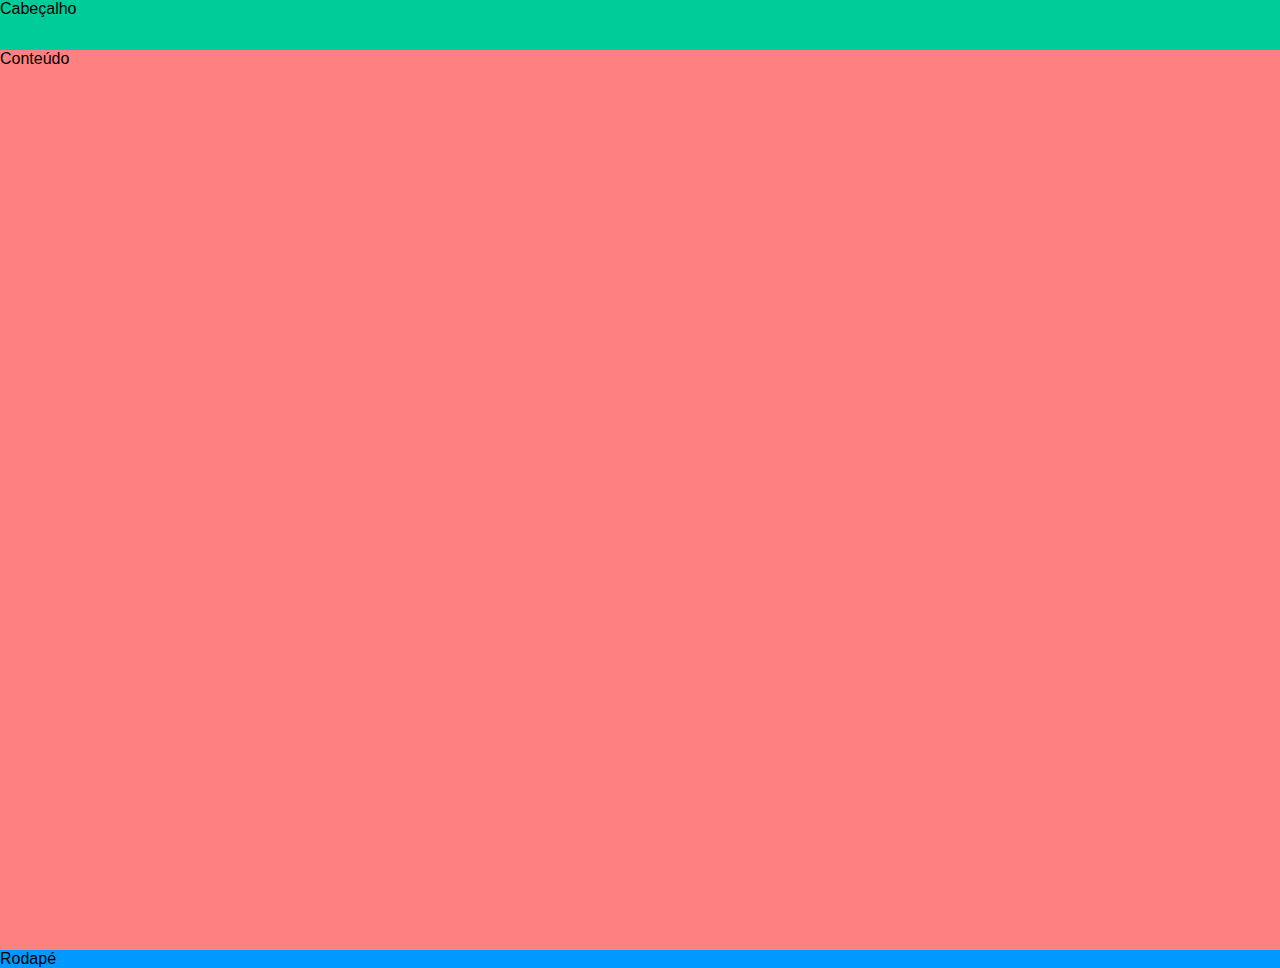
==== alura-store/index.html @ 2bfe891d "CSS Grid: Simplificando layouts - Definindo o layout base" ====
<!DOCTYPE html>
<html lang="en">
<head>
    <meta charset="UTF-8">
    <meta name="viewport" content="width=device-width, initial-scale=1.0">
    <meta http-equiv="X-UA-Compatible" content="ie=edge">
    <title>Alura Store | Baixe nossos aplicativos e jogos</title>
    <link href="./assets/css/normalize.css" rel="stylesheet">
    <link href="./assets/css/reset.css" rel="stylesheet">
    <link href="./assets/css/style.css" rel="stylesheet">
</head>
<body class="app">
    <header class="cabecalho">Cabeçalho</header>
    <main class="conteudo">Conteúdo</main>
    <footer class="rodape">Rodapé</footer>
    <script src="./assets/js/fontawesome.all.min.js"></script>
</body>
</html>
---- alura-store/assets/css/style.css ----
.app {
    background: #f1f1f1;
    display: grid;  
    font-family: Arial, Helvetica, sans-serif;
    grid-template-areas: "cabecalho" "conteudo" "rodape";
    grid-template-columns: auto;
    grid-template-rows: 50px 100vh auto;
}

.cabecalho {
    background: #00cc99;
    grid-area: cabecalho;
}
 
.conteudo {
    background: #ff8080;
    grid-area: conteudo;
}

.rodape {
    background: #0099ff;
    grid-area: rodape;
}
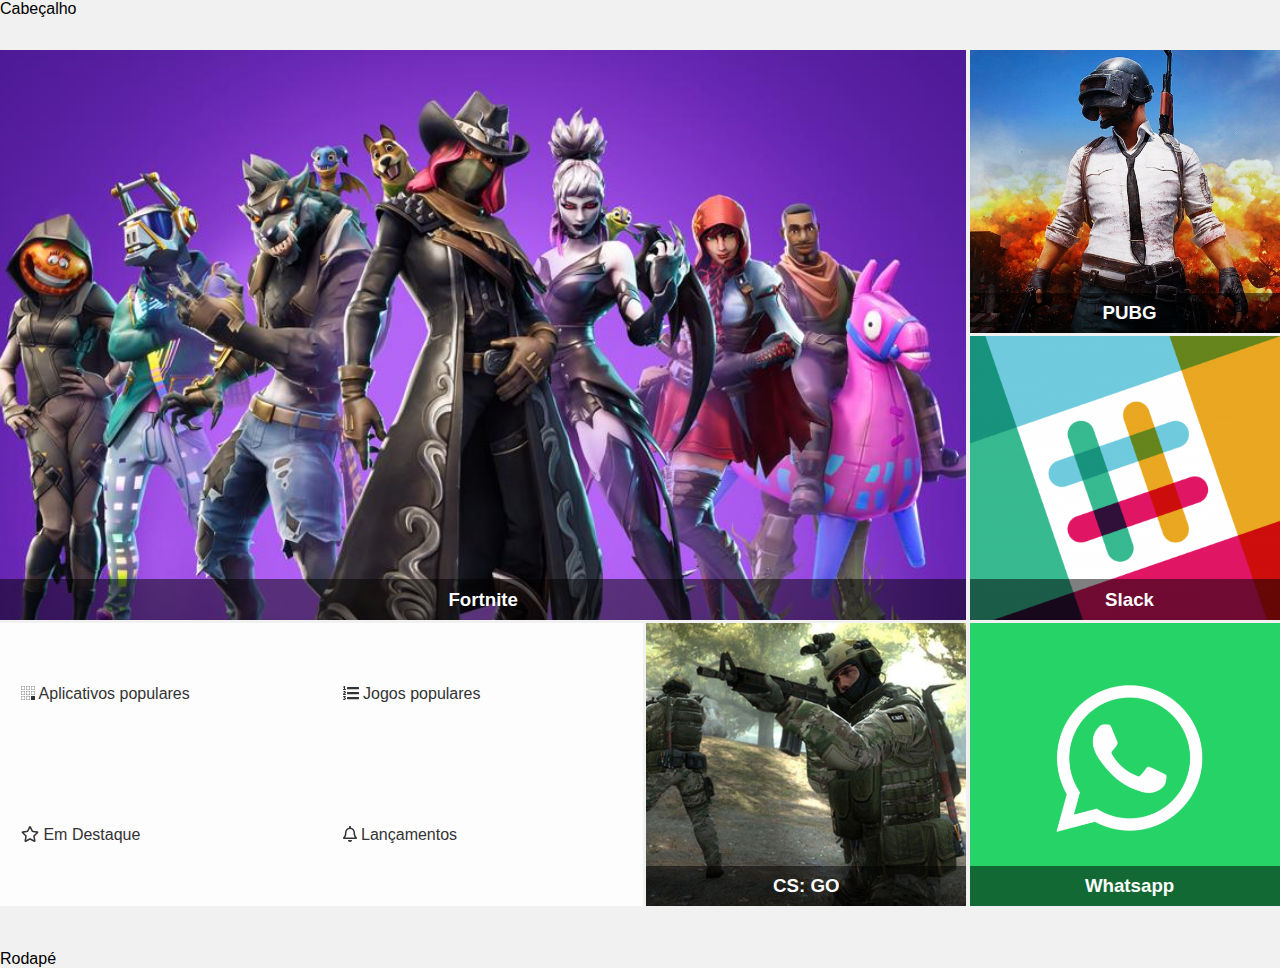
==== commit 45b6e260: "CSS Grid: Simplificando layouts - Criando o layout da seção de destaques" ====
--- a/alura-store/index.html
+++ b/alura-store/index.html
@@ -8,10 +8,57 @@
     <link href="./assets/css/normalize.css" rel="stylesheet">
     <link href="./assets/css/reset.css" rel="stylesheet">
     <link href="./assets/css/style.css" rel="stylesheet">
+    <link href="./assets/css/destaques.css" rel="stylesheet">
 </head>
 <body class="app">
     <header class="cabecalho">Cabeçalho</header>
-    <main class="conteudo">Conteúdo</main>
+    <main class="conteudo">
+        <section class="destaques">
+            <div class="destaques__principal caixa">
+                <h3 class="destaques__titulo">Fortnite</h3>
+            </div>
+            <div class="destaques__secundario caixa">
+                <h3 class="destaques__titulo">PUBG</h3>
+            </div>
+            <div class="destaques__secundario caixa">
+                <h3 class="destaques__titulo">Slack</h3>
+            </div>
+            <div class="destaques__secundario caixa">
+                <h3 class="destaques__titulo">Whatsapp</h3>
+            </div>
+            <div class="destaques__secundario caixa">
+                <h3 class="destaques__titulo">CS: GO</h3>
+            </div>
+            <div class="destaques__categorias">
+                <ul class="destaques__categorias___lista">
+                    <li class="destaques__categorias___item">
+                        <a class="destaques__categorias___link" href="#">
+                            <i class="destaques__categorias___icone fab fa-buromobelexperte"></i>
+                            Aplicativos populares
+                        </a>
+                    </li>
+                    <li class="destaques__categorias___item">
+                        <a class="destaques__categorias___link" href="#">
+                            <i class="fas fa-list-ol"></i>
+                            Jogos populares
+                        </a>
+                    </li>
+                    <li class="destaques__categorias___item">
+                        <a class="destaques__categorias___link" href="#">
+                            <i class="far fa-star"></i>
+                            Em Destaque
+                        </a>
+                    </li>
+                    <li class="destaques__categorias___item">
+                        <a class="destaques__categorias___link" href="#">
+                            <i class="far fa-bell"></i>
+                            Lançamentos
+                        </a>
+                    </li>
+                </ul>
+            </div>
+        </section>
+    </main>
     <footer class="rodape">Rodapé</footer>
     <script src="./assets/js/fontawesome.all.min.js"></script>
 </body>
--- a/alura-store/assets/css/style.css
+++ b/alura-store/assets/css/style.css
@@ -8,16 +8,13 @@
 }
 
 .cabecalho {
-    background: #00cc99;
     grid-area: cabecalho;
 }
  
 .conteudo {
-    background: #ff8080;
     grid-area: conteudo;
 }
 
 .rodape {
-    background: #0099ff;
     grid-area: rodape;
 }--- a/alura-store/assets/css/destaques.css
+++ b/alura-store/assets/css/destaques.css
@@ -0,0 +1,77 @@
+.caixa {
+    align-items: flex-end;
+    display: flex;
+    justify-content: center;
+}
+
+.destaques {
+    display: grid;
+    grid-gap: 0.2rem;
+    grid-template-columns: 25% 25% 25% 25%;
+    grid-template-rows: 33.33% 33.33% 33.33%;
+    height: calc(100vh - 50px);
+}
+
+.destaques__principal {
+    background: url(../img/fortnite.jpg) center / cover no-repeat;
+    grid-column: 1 / 4;
+    grid-row: 1 / 3;
+}
+
+.destaques__titulo {
+    background: rgba(0, 0, 0, .5);
+    color: #fdfdfd;
+    padding: .6rem;
+    text-align: center;
+    width: 100%;
+}
+
+.destaques__secundario:nth-child(2) {
+    background: url(../img/pubg.jpg) center / cover no-repeat;
+    grid-column: 4 / 4;
+    grid-row: 1 / 1;
+}
+
+.destaques__secundario:nth-child(3) {
+    background: url(../img/slack.png) center / cover no-repeat;
+    grid-column: 4 / 4;
+    grid-row: 2 / 2;
+}
+
+.destaques__secundario:nth-child(4) {
+    background: url(../img/whatsapp.png) center / cover no-repeat;
+    grid-column: 4 / 4;
+    grid-row: 3 / 3;
+}
+
+.destaques__secundario:nth-child(5) {
+    background: url(../img/cs-go.jpg) center / cover no-repeat;
+    grid-column: 3 / 3;
+    grid-row: 3 / 3;
+}
+
+.destaques__categorias {
+    grid-column: 1 / 3;
+    grid-row: 3 / 3;
+}
+
+.destaques__categorias___lista {
+    display: flex;
+    flex-wrap: wrap;
+    height: 100%;
+    justify-content: space-between;
+}
+
+.destaques__categorias___item {
+    align-items: center;
+    background: #fdfdfd;
+    border-left: 5px solid transparent;
+    color: #333333;
+    display: flex;
+    padding: 1rem;
+    width: 50%;
+}
+
+.destaques__categorias___link {
+    color: #333333;
+}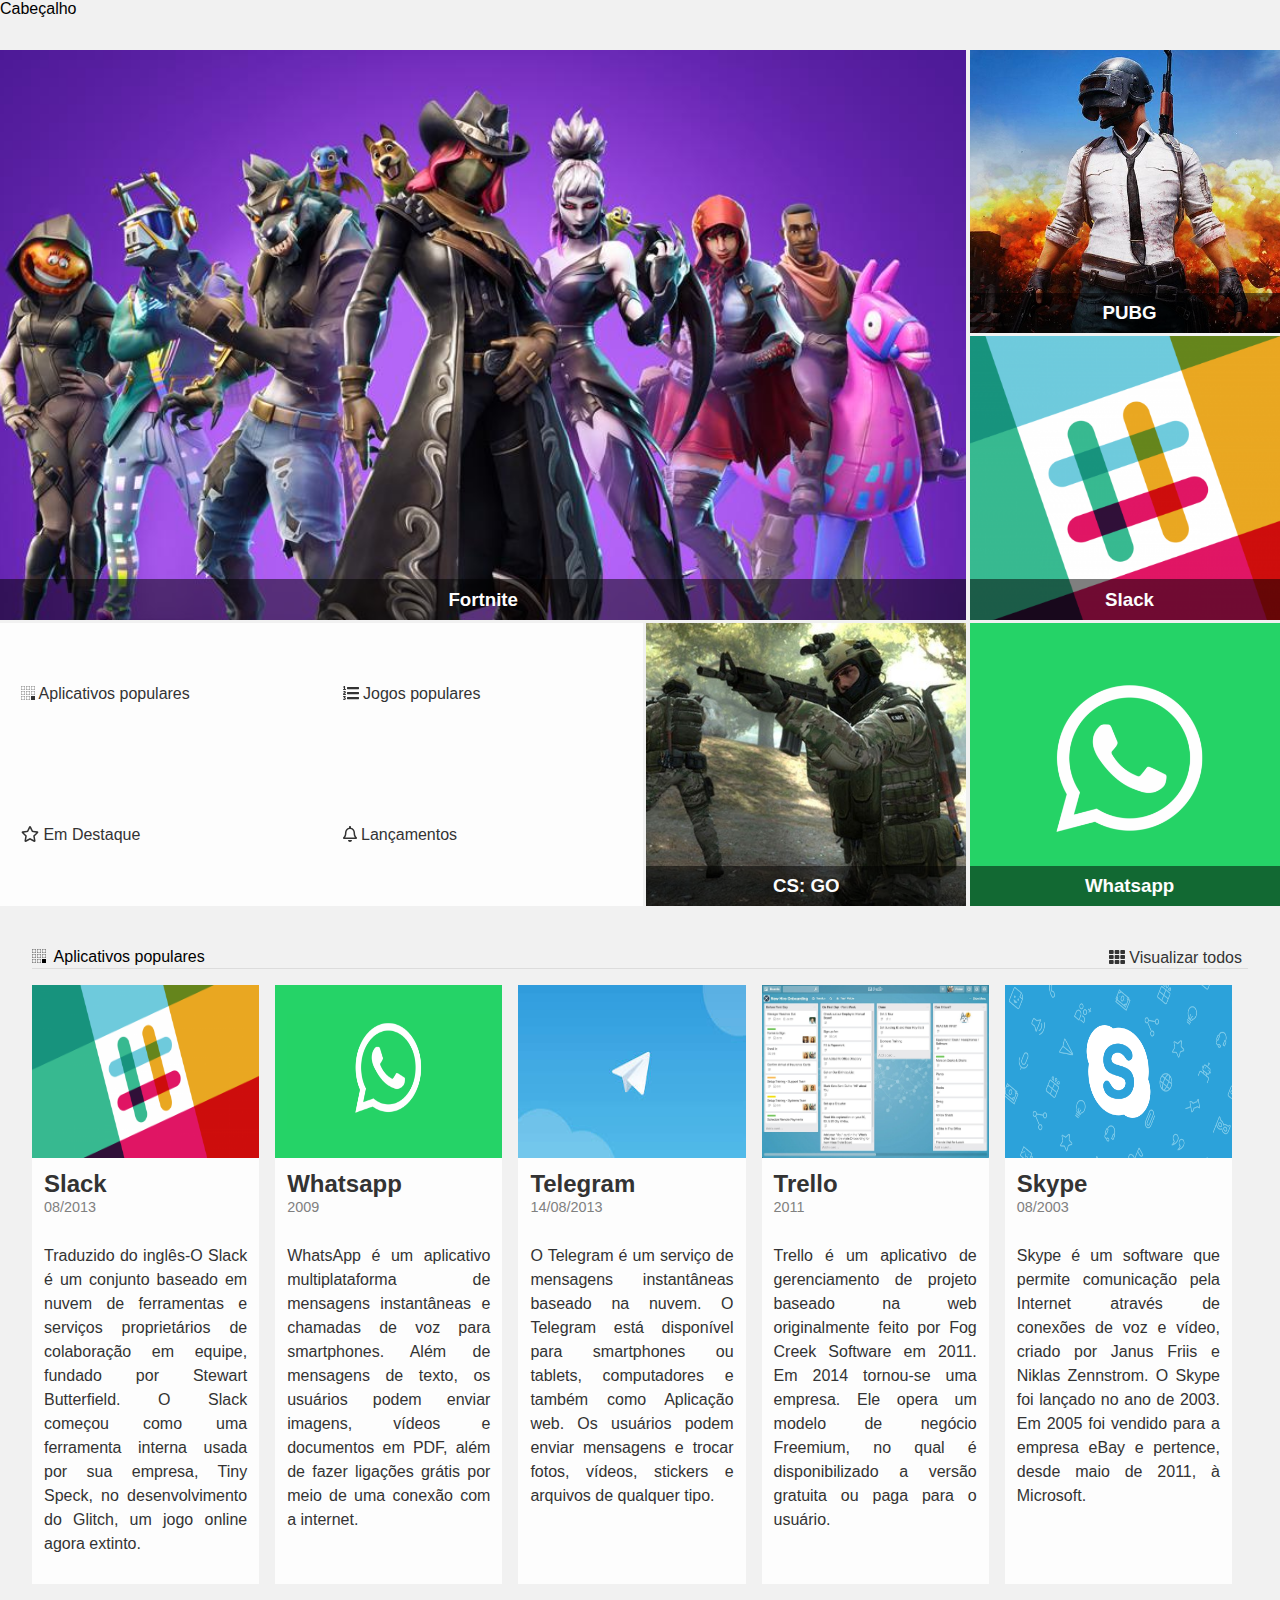
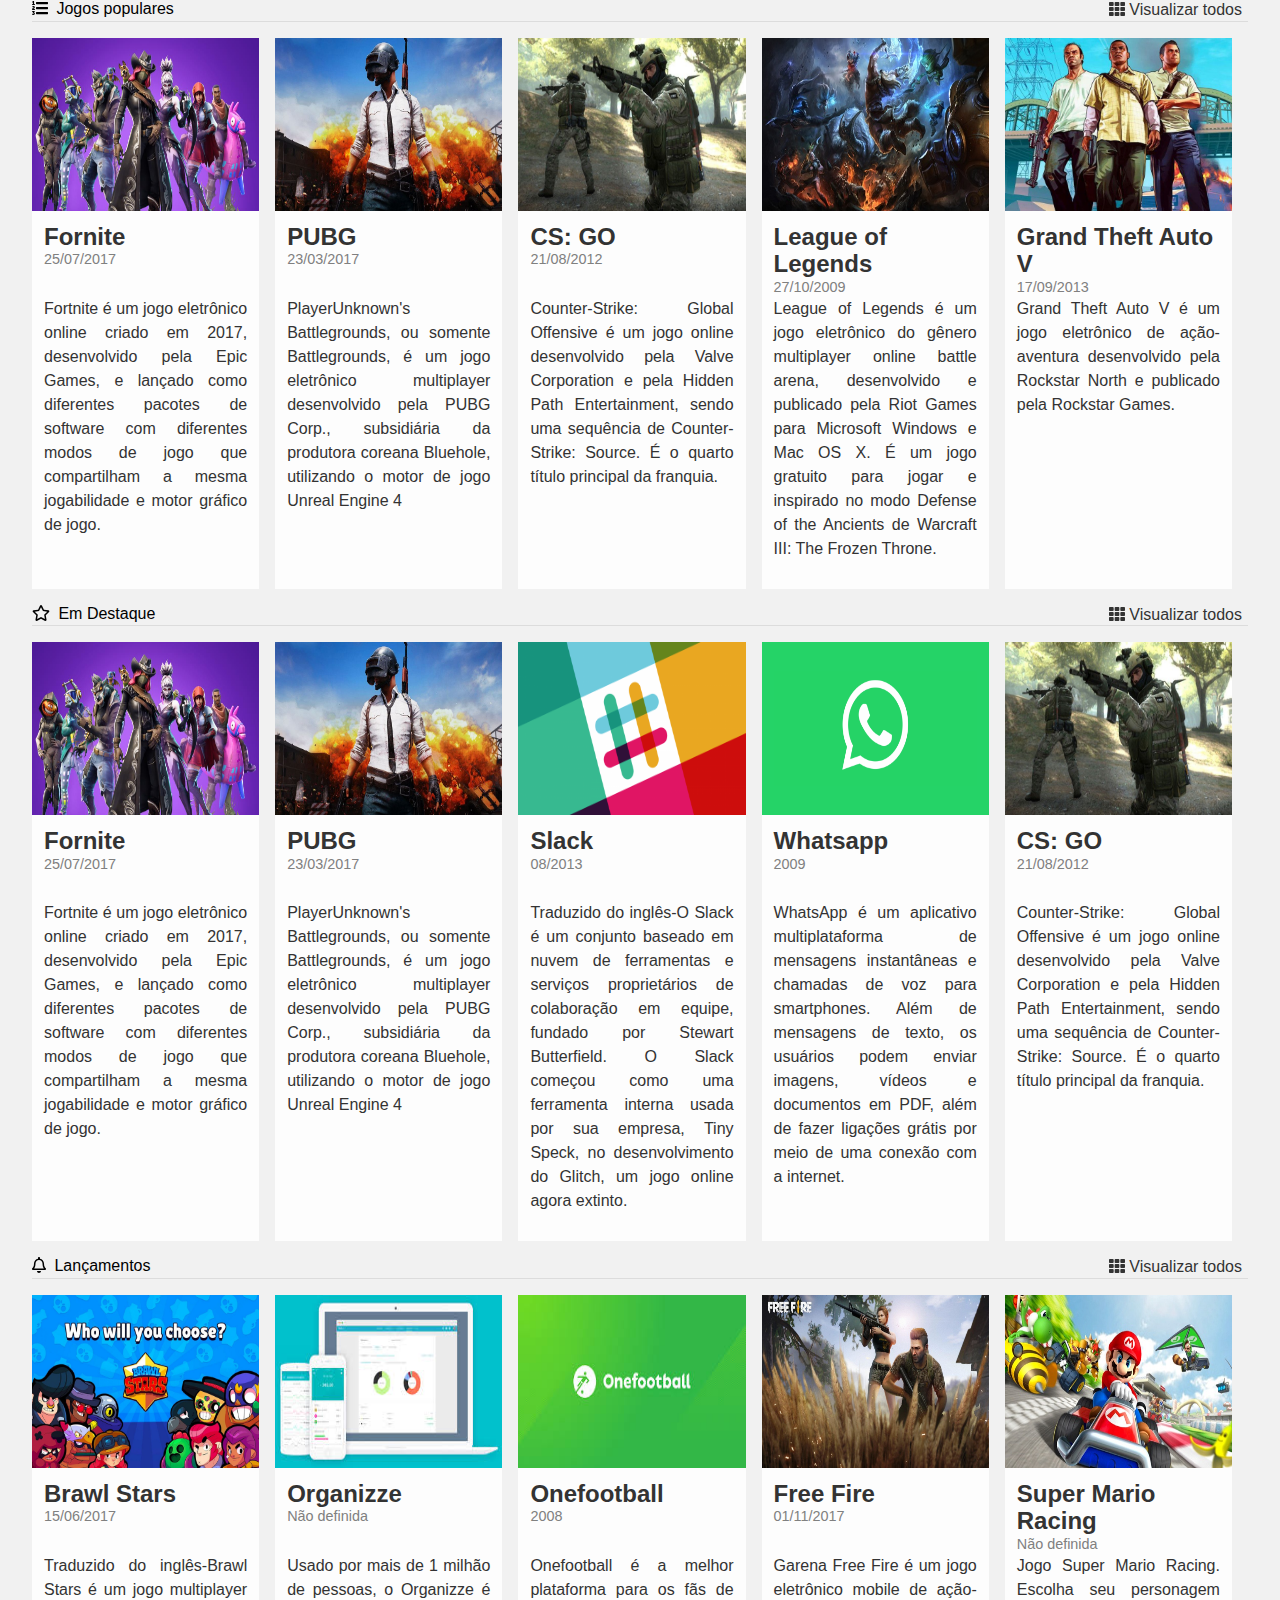
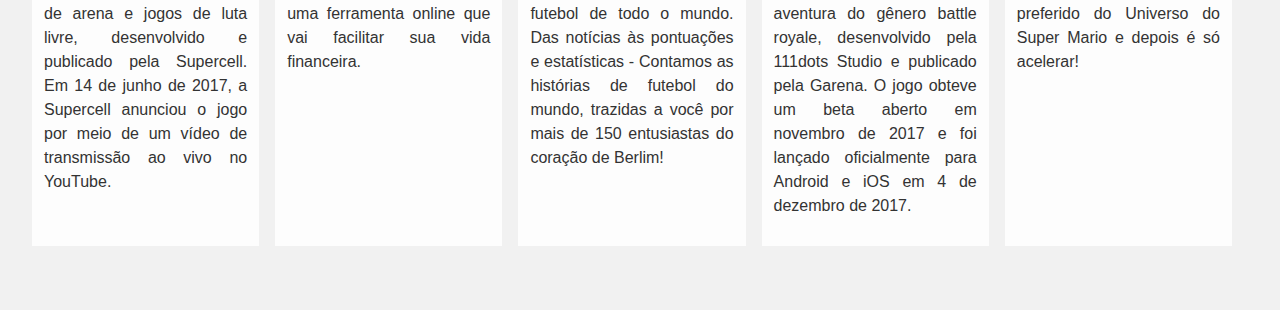
==== commit 96b3a840: "CSS Grid: Simplificando layouts - Estilizando a seção de populares" ====
--- a/alura-store/index.html
+++ b/alura-store/index.html
@@ -9,6 +9,7 @@
     <link href="./assets/css/reset.css" rel="stylesheet">
     <link href="./assets/css/style.css" rel="stylesheet">
     <link href="./assets/css/destaques.css" rel="stylesheet">
+    <link href="./assets/css/populares.css" rel="stylesheet">
 </head>
 <body class="app">
     <header class="cabecalho">Cabeçalho</header>
@@ -58,8 +59,314 @@
                 </ul>
             </div>
         </section>
+        <section class="populares">
+            <div class="populares__itens">
+                <div class="populares__info">
+                    <div class="populares__cabecalho">
+                        <h4 class="populares__titulo">
+                            <i class="populares__icone fab fa-buromobelexperte"></i>
+                            Aplicativos populares
+                        </h4>
+                        <button class="populares__botao">
+                            <i class="fas fa-th"></i>
+                            Visualizar todos
+                        </button>
+                    </div>
+                </div>
+                <div class="populares__conteudo">
+                    <div class="populares__card">
+                        <img class="populares__card___imagem" src="./assets/img/slack.png">
+                        <div class="populares__card___corpo">
+                            <div class="populares__card___cabecalho">
+                                <h5 class="populares__card___titulo">Slack</h5>
+                                <time class="populares__card___data" datetime="2013-08-01">08/2013</time>
+                            </div>
+                            <div class="populares__card___descricao">
+                                Traduzido do inglês-O Slack é um conjunto baseado em nuvem de ferramentas e serviços proprietários de colaboração em equipe, fundado por Stewart Butterfield. O Slack começou como uma ferramenta interna usada por sua empresa, Tiny Speck, no desenvolvimento do Glitch, um jogo online agora extinto.
+                            </div>
+                        </div>
+                    </div>
+                    <div class="populares__card">
+                        <img class="populares__card___imagem" src="./assets/img/whatsapp.png">
+                        <div class="populares__card___corpo">
+                            <div class="populares__card___cabecalho">
+                                <h5 class="populares__card___titulo">Whatsapp</h5>
+                                <time class="populares__card___data" datetime="20090-01-01">2009</time>
+                            </div>
+                            <div class="populares__card___descricao">
+                                WhatsApp é um aplicativo multiplataforma de mensagens instantâneas e chamadas de voz para smartphones. Além de mensagens de texto, os usuários podem enviar imagens, vídeos e documentos em PDF, além de fazer ligações grátis por meio de uma conexão com a internet.
+                            </div>
+                        </div>
+                    </div>
+                    <div class="populares__card">
+                        <img class="populares__card___imagem" src="./assets/img/telegram.jpeg">
+                        <div class="populares__card___corpo">
+                            <div class="populares__card___cabecalho">
+                                <h5 class="populares__card___titulo">Telegram</h5>
+                                <time class="populares__card___data" datetime="2013-08-14">14/08/2013</time>
+                            </div>
+                            <div class="populares__card___descricao">
+                                O Telegram é um serviço de mensagens instantâneas baseado na nuvem. O Telegram está disponível para smartphones ou tablets, computadores e também como Aplicação web. Os usuários podem enviar mensagens e trocar fotos, vídeos, stickers e arquivos de qualquer tipo.
+                            </div>
+                        </div>
+                    </div>
+                    <div class="populares__card">
+                        <img class="populares__card___imagem" src="./assets/img/trello.jpg">
+                        <div class="populares__card___corpo">
+                            <div class="populares__card___cabecalho">
+                                <h5 class="populares__card___titulo">Trello</h5>
+                                <time class="populares__card___data" datetime="2011-01-01">2011</time>
+                            </div>
+                            <div class="populares__card___descricao">
+                                Trello é um aplicativo de gerenciamento de projeto baseado na web originalmente feito por Fog Creek Software em 2011. Em 2014 tornou-se uma empresa. Ele opera um modelo de negócio Freemium, no qual é disponibilizado a versão gratuita ou paga para o usuário.
+                            </div>
+                        </div>
+                    </div>
+                    <div class="populares__card">
+                        <img class="populares__card___imagem" src="./assets/img/skype.png">
+                        <div class="populares__card___corpo">
+                            <div class="populares__card___cabecalho">
+                                <h5 class="populares__card___titulo">Skype</h5>
+                                <time class="populares__card___data" datetime="2003-08-01">08/2003</time>
+                            </div>
+                            <div class="populares__card___descricao">
+                                Skype é um software que permite comunicação pela Internet através de conexões de voz e vídeo, criado por Janus Friis e Niklas Zennstrom. O Skype foi lançado no ano de 2003. Em 2005 foi vendido para a empresa eBay e pertence, desde maio de 2011, à Microsoft.
+                            </div>
+                        </div>
+                    </div>
+                </div>
+            </div>
+            <div class="populares__itens">
+                <div class="populares__info">
+                    <div class="populares__cabecalho">
+                        <h4 class="populares__titulo">
+                            <i class="populares__icone fas fa-list-ol"></i>
+                            Jogos populares
+                        </h4>
+                        <button class="populares__botao">
+                            <i class="fas fa-th"></i>
+                            Visualizar todos
+                        </button>
+                    </div>
+                </div>
+                <div class="populares__conteudo">
+                    <div class="populares__card">
+                        <img class="populares__card___imagem" src="./assets/img/fortnite.jpg">
+                        <div class="populares__card___corpo">
+                            <div class="populares__card___cabecalho">
+                                <h5 class="populares__card___titulo">Fornite</h5>
+                                <time class="populares__card___data" datetime="2017-07-25">25/07/2017</time>
+                            </div>
+                            <div class="populares__card___descricao">
+                                Fortnite é um jogo eletrônico online criado em 2017, desenvolvido pela Epic Games, e lançado como diferentes pacotes de software com diferentes modos de jogo que compartilham a mesma jogabilidade e motor gráfico de jogo.
+                            </div>
+                        </div>
+                    </div>
+                    <div class="populares__card">
+                        <img class="populares__card___imagem" src="./assets/img/pubg.jpg">
+                        <div class="populares__card___corpo">
+                            <div class="populares__card___cabecalho">
+                                <h5 class="populares__card___titulo">PUBG</h5>
+                                <time class="populares__card___data" datetime="2017-03-23">23/03/2017</time>
+                            </div>
+                            <div class="populares__card___descricao">
+                                PlayerUnknown's Battlegrounds, ou somente Battlegrounds, é um jogo eletrônico multiplayer desenvolvido pela PUBG Corp., subsidiária da produtora coreana Bluehole, utilizando o motor de jogo Unreal Engine 4
+                            </div>
+                        </div>
+                    </div>
+                    <div class="populares__card">
+                        <img class="populares__card___imagem" src="./assets/img/cs-go.jpg">
+                        <div class="populares__card___corpo">
+                            <div class="populares__card___cabecalho">
+                                <h5 class="populares__card___titulo">CS: GO</h5>
+                                <time class="populares__card___data" datetime="2012-08-21">21/08/2012</time>
+                            </div>
+                            <div class="populares__card___descricao">
+                                Counter-Strike: Global Offensive é um jogo online desenvolvido pela Valve Corporation e pela Hidden Path Entertainment, sendo uma sequência de Counter-Strike: Source. É o quarto título principal da franquia.
+                            </div>
+                        </div>
+                    </div>
+                    <div class="populares__card">
+                        <img class="populares__card___imagem" src="./assets/img/lol.jpg">
+                        <div class="populares__card___corpo">
+                            <div class="populares__card___cabecalho">
+                                <h5 class="populares__card___titulo">League of Legends</h5>
+                                <time class="populares__card___data" datetime="2009-10-27">27/10/2009</time>
+                            </div>
+                            <div class="populares__card___descricao">
+                                League of Legends é um jogo eletrônico do gênero multiplayer online battle arena, desenvolvido e publicado pela Riot Games para Microsoft Windows e Mac OS X. É um jogo gratuito para jogar e inspirado no modo Defense of the Ancients de Warcraft III: The Frozen Throne.
+                            </div>
+                        </div>
+                    </div>
+                    <div class="populares__card">
+                        <img class="populares__card___imagem" src="./assets/img/gta-v.jpg">
+                        <div class="populares__card___corpo">
+                            <div class="populares__card___cabecalho">
+                                <h5 class="populares__card___titulo">Grand Theft Auto V</h5>
+                                <time class="populares__card___data" datetime="2013-09-17">17/09/2013</time>
+                            </div>
+                            <div class="populares__card___descricao">
+                                Grand Theft Auto V é um jogo eletrônico de ação-aventura desenvolvido pela Rockstar North e publicado pela Rockstar Games.
+                            </div>
+                        </div>
+                    </div>
+                </div>
+            </div>
+            <div class="populares__itens">
+                <div class="populares__info">
+                    <div class="populares__cabecalho">
+                        <h4 class="populares__titulo">
+                            <i class="populares__icone far fa-star"></i>
+                            Em Destaque
+                        </h4>
+                        <button class="populares__botao">
+                            <i class="fas fa-th"></i>
+                            Visualizar todos
+                        </button>
+                    </div>
+                </div>
+                <div class="populares__conteudo">
+                    <div class="populares__card">
+                        <img class="populares__card___imagem" src="./assets/img/fortnite.jpg">
+                        <div class="populares__card___corpo">
+                            <div class="populares__card___cabecalho">
+                                <h5 class="populares__card___titulo">Fornite</h5>
+                                <time class="populares__card___data" datetime="2017-07-25">25/07/2017</time>
+                            </div>
+                            <div class="populares__card___descricao">
+                                Fortnite é um jogo eletrônico online criado em 2017, desenvolvido pela Epic Games, e lançado como diferentes pacotes de software com diferentes modos de jogo que compartilham a mesma jogabilidade e motor gráfico de jogo.
+                            </div>
+                        </div>
+                    </div>
+                    <div class="populares__card">
+                        <img class="populares__card___imagem" src="./assets/img/pubg.jpg">
+                        <div class="populares__card___corpo">
+                            <div class="populares__card___cabecalho">
+                                <h5 class="populares__card___titulo">PUBG</h5>
+                                <time class="populares__card___data" datetime="2017-03-23">23/03/2017</time>
+                            </div>
+                            <div class="populares__card___descricao">
+                                PlayerUnknown's Battlegrounds, ou somente Battlegrounds, é um jogo eletrônico multiplayer desenvolvido pela PUBG Corp., subsidiária da produtora coreana Bluehole, utilizando o motor de jogo Unreal Engine 4
+                            </div>
+                        </div>
+                    </div>
+                    <div class="populares__card">
+                        <img class="populares__card___imagem" src="./assets/img/slack.png">
+                        <div class="populares__card___corpo">
+                            <div class="populares__card___cabecalho">
+                                <h5 class="populares__card___titulo">Slack</h5>
+                                <time class="populares__card___data" datetime="2013-08-01">08/2013</time>
+                            </div>
+                            <div class="populares__card___descricao">
+                                Traduzido do inglês-O Slack é um conjunto baseado em nuvem de ferramentas e serviços proprietários de colaboração em equipe, fundado por Stewart Butterfield. O Slack começou como uma ferramenta interna usada por sua empresa, Tiny Speck, no desenvolvimento do Glitch, um jogo online agora extinto.
+                            </div>
+                        </div>
+                    </div>
+                    <div class="populares__card">
+                        <img class="populares__card___imagem" src="./assets/img/whatsapp.png">
+                        <div class="populares__card___corpo">
+                            <div class="populares__card___cabecalho">
+                                <h5 class="populares__card___titulo">Whatsapp</h5>
+                                <time class="populares__card___data" datetime="20090-01-01">2009</time>
+                            </div>
+                            <div class="populares__card___descricao">
+                                WhatsApp é um aplicativo multiplataforma de mensagens instantâneas e chamadas de voz para smartphones. Além de mensagens de texto, os usuários podem enviar imagens, vídeos e documentos em PDF, além de fazer ligações grátis por meio de uma conexão com a internet.
+                            </div>
+                        </div>
+                    </div>
+                    <div class="populares__card">
+                        <img class="populares__card___imagem" src="./assets/img/cs-go.jpg"> 
+                        <div class="populares__card___corpo">
+                            <div class="populares__card___cabecalho">
+                                <h5 class="populares__card___titulo">CS: GO</h5>
+                                <time class="populares__card___data" datetime="2012-08-21">21/08/2012</time>
+                            </div>
+                            <div class="populares__card___descricao">
+                                Counter-Strike: Global Offensive é um jogo online desenvolvido pela Valve Corporation e pela Hidden Path Entertainment, sendo uma sequência de Counter-Strike: Source. É o quarto título principal da franquia.
+                            </div>
+                        </div>
+                    </div>
+                </div>
+            </div>
+            <div class="populares__itens">
+                <div class="populares__info">
+                    <div class="populares__cabecalho">
+                        <h4 class="populares__titulo">
+                            <i class="populares__icone far fa-bell"></i>
+                            Lançamentos
+                        </h4>
+                        <button class="populares__botao">
+                            <i class="fas fa-th"></i>
+                            Visualizar todos
+                        </button>
+                    </div>
+                </div>
+                <div class="populares__conteudo">
+                    <div class="populares__card">
+                        <img class="populares__card___imagem" src="./assets/img/brawl-stars.jpg"> 
+                        <div class="populares__card___corpo">
+                            <div class="populares__card___cabecalho">
+                                <h5 class="populares__card___titulo">Brawl Stars</h5>
+                                <time class="populares__card___data" datetime="2017-06-15">15/06/2017</time>
+                            </div>
+                            <div class="populares__card___descricao">
+                                Traduzido do inglês-Brawl Stars é um jogo multiplayer de arena e jogos de luta livre, desenvolvido e publicado pela Supercell. Em 14 de junho de 2017, a Supercell anunciou o jogo por meio de um vídeo de transmissão ao vivo no YouTube.
+                            </div>
+                        </div>
+                    </div>
+                    <div class="populares__card">
+                        <img class="populares__card___imagem" src="./assets/img/organizze.jpeg"> 
+                        <div class="populares__card___corpo">
+                            <div class="populares__card___cabecalho">
+                                <h5 class="populares__card___titulo">Organizze</h5>
+                                <time class="populares__card___data" datetime="">Não definida</time>
+                            </div>
+                            <div class="populares__card___descricao">
+                                Usado por mais de 1 milhão de pessoas, o Organizze é uma ferramenta online que vai facilitar sua vida financeira.  
+                            </div>
+                        </div>
+                    </div>
+                    <div class="populares__card">
+                        <img class="populares__card___imagem" src="./assets/img/onefotball.jpeg"> 
+                        <div class="populares__card___corpo">
+                            <div class="populares__card___cabecalho">
+                                <h5 class="populares__card___titulo">Onefootball</h5>
+                                <time class="populares__card___data" datetime="2008-01-01">2008</time>
+                            </div>
+                            <div class="populares__card___descricao">
+                                Onefootball é a melhor plataforma para os fãs de futebol de todo o mundo. Das notícias às pontuações e estatísticas - Contamos as histórias de futebol do mundo, trazidas a você por mais de 150 entusiastas do coração de Berlim!
+                            </div>
+                        </div>
+                    </div>
+                    <div class="populares__card">
+                        <img class="populares__card___imagem" src="./assets/img/free-fire.jpg"> 
+                        <div class="populares__card___corpo">
+                            <div class="populares__card___cabecalho">
+                                <h5 class="populares__card___titulo">Free Fire</h5>
+                                <time class="populares__card___data" datetime="2017-11-01">01/11/2017</time>
+                            </div>
+                            <div class="populares__card___descricao">
+                                Garena Free Fire é um jogo eletrônico mobile de ação-aventura do gênero battle royale, desenvolvido pela 111dots Studio e publicado pela Garena. O jogo obteve um beta aberto em novembro de 2017 e foi lançado oficialmente para Android e iOS em 4 de dezembro de 2017.
+                            </div>
+                        </div>
+                    </div>
+                    <div class="populares__card">
+                        <img class="populares__card___imagem" src="./assets/img/mario-kart.jpg"> 
+                        <div class="populares__card___corpo">
+                            <div class="populares__card___cabecalho">
+                                <h5 class="populares__card___titulo">Super Mario Racing</h5>
+                                <time class="populares__card___data" datetime="">Não definida</time>
+                            </div>
+                            <div class="populares__card___descricao">
+                                Jogo Super Mario Racing. Escolha seu personagem preferido do Universo do Super Mario e depois é só acelerar!
+                            </div>
+                        </div>
+                    </div>
+                </div>
+            </div>
+        </section>
     </main>
-    <footer class="rodape">Rodapé</footer>
+    <footer class="rodape"></footer>
     <script src="./assets/js/fontawesome.all.min.js"></script>
 </body>
 </html>--- a/alura-store/assets/css/populares.css
+++ b/alura-store/assets/css/populares.css
@@ -0,0 +1,79 @@
+.populares {
+    padding: 3rem 2rem;
+}
+
+.populares__conteudo {
+    display: flex;
+    flex-wrap: wrap;
+    grid-area: conteudo;
+    padding: 1rem 0;
+}
+
+.populares__card {
+    background: #fdfdfd;
+    display: grid;
+    grid-template-areas: 
+        "card-imagem"
+        "card-corpo";
+    grid-template-columns: 100%;
+    grid-template-rows: 173px auto;
+    margin-right: 1rem;
+    width: calc(20% - 1rem);
+}
+
+.populares__card:last-child {
+    margin-right: 0;
+}
+
+.populares__card___imagem {
+    grid-area: card-imagem;
+    height: 100%;
+    width: 100%;
+}
+
+.populares__card___corpo {
+    display: grid;
+    grid-area: card-corpo;
+    grid-row-gap: .5rem;
+    grid-template-areas: 
+        "card-cabecalho" 
+        "card-conteudo";
+    grid-template-rows: 50Px auto;
+    padding: .75rem;
+}
+
+.populares__card___titulo {
+    color: #333333;
+    font-size: 1.5rem;
+}
+
+.populares__card___data {
+    color: #808080;
+    font-size: 0.9rem;
+}
+
+.populares__card___descricao {
+    color: #333333;
+    line-height: 1.5;
+    margin: 1rem 0;
+    text-align: justify;
+}
+
+.populares__cabecalho {
+    border-bottom: 1px solid #dcdcdc;
+    display: flex;
+    justify-content: space-between;
+}
+.populares__titulo {
+    font-weight: 500;
+}
+
+.populares__icone {
+    margin-right: .25rem;
+}
+
+.populares__botao {
+    background: transparent;
+    border: none;
+    color: #333333;
+}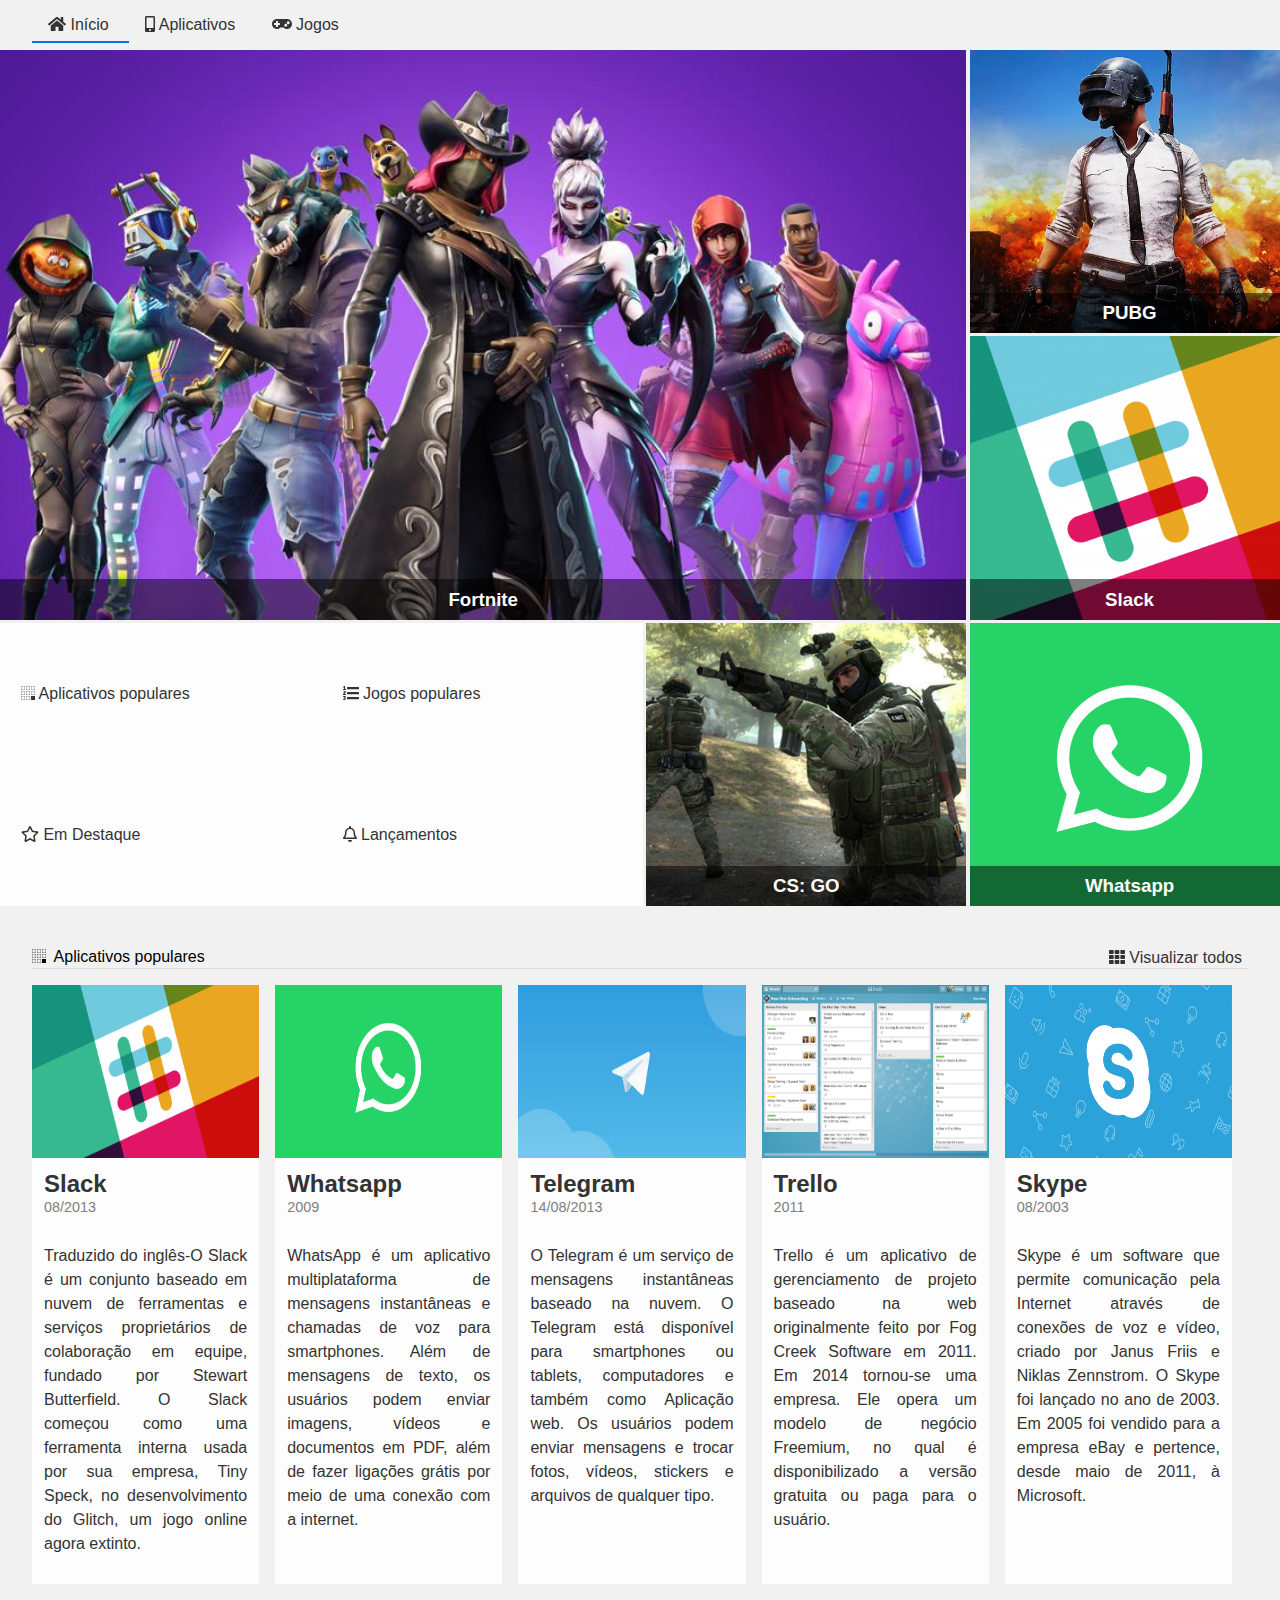
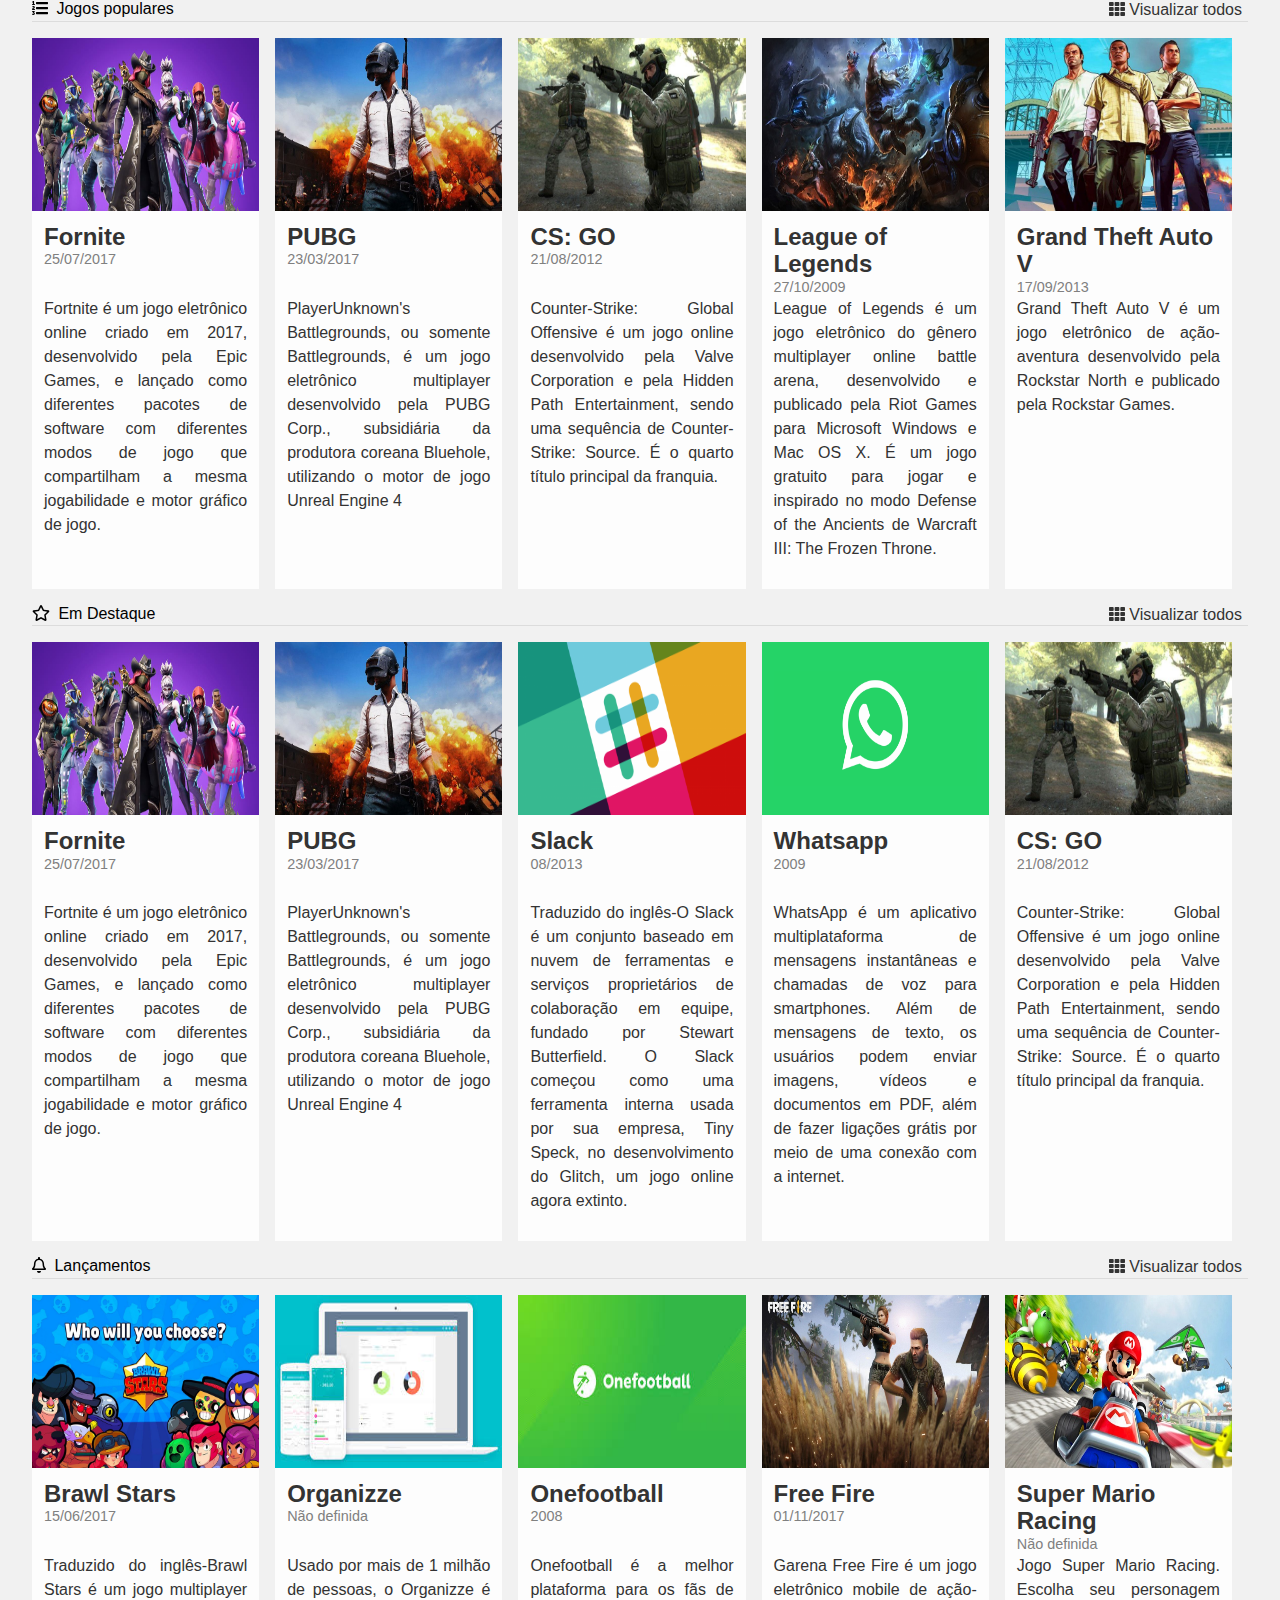
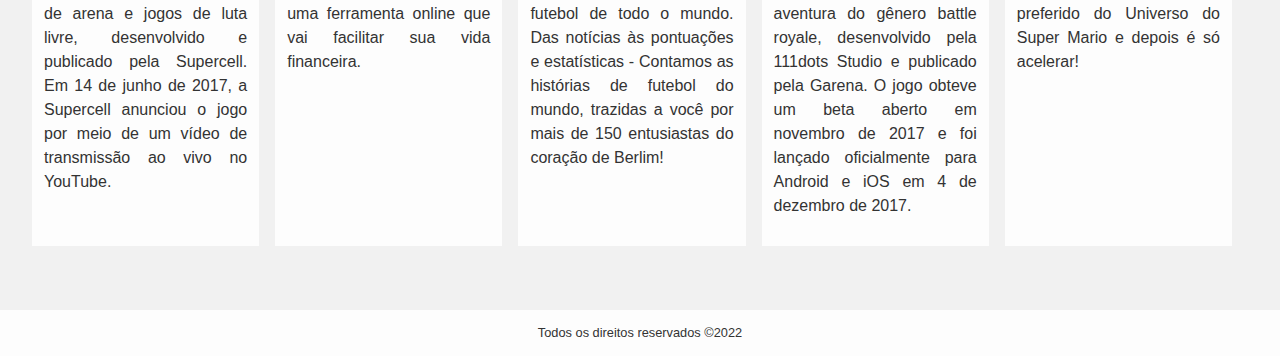
==== commit 2f204944: "CSS Grid: Simplificando layouts - Estilizando o cabecalho, menu e rodapé" ====
--- a/alura-store/index.html
+++ b/alura-store/index.html
@@ -10,9 +10,28 @@
     <link href="./assets/css/style.css" rel="stylesheet">
     <link href="./assets/css/destaques.css" rel="stylesheet">
     <link href="./assets/css/populares.css" rel="stylesheet">
+    <link href="./assets/css/menu.css" rel="stylesheet">
 </head>
 <body class="app">
-    <header class="cabecalho">Cabeçalho</header>
+    <header class="cabecalho">
+        <nav class="menu">
+            <ul class="menu__lista">
+                <li class="menu__item">
+                    <a class="menu__link ativo" href="#">
+                        <i class="fas fa-home"></i>
+                        Início
+                    </a>
+                    <a class="menu__link" href="#">
+                        <i class="fas fa-mobile-alt"></i>
+                        Aplicativos</a>
+                    <a class="menu__link" href="#">
+                        <i class="fas fa-gamepad"></i>
+                        Jogos
+                    </a>
+                </li>
+            </ul>
+        </nav>
+    </header>
     <main class="conteudo">
         <section class="destaques">
             <div class="destaques__principal caixa">
@@ -366,7 +385,7 @@
             </div>
         </section>
     </main>
-    <footer class="rodape"></footer>
+    <footer class="rodape">Todos os direitos reservados &copy;2022</footer>
     <script src="./assets/js/fontawesome.all.min.js"></script>
 </body>
 </html>--- a/alura-store/assets/css/style.css
+++ b/alura-store/assets/css/style.css
@@ -4,11 +4,14 @@
     font-family: Arial, Helvetica, sans-serif;
     grid-template-areas: "cabecalho" "conteudo" "rodape";
     grid-template-columns: auto;
-    grid-template-rows: 50px 100vh auto;
+    grid-template-rows: 50px auto auto;
 }
 
 .cabecalho {
+    align-items: center;
+    display: flex;
     grid-area: cabecalho;
+    padding: 0 2rem;
 }
  
 .conteudo {
@@ -16,5 +19,10 @@
 }
 
 .rodape {
+    background: #fdfdfd;
+    color: #333333;
+    font-size: .8rem;
     grid-area: rodape;
+    padding: 1rem;
+    text-align: center;
 }--- a/alura-store/assets/css/menu.css
+++ b/alura-store/assets/css/menu.css
@@ -0,0 +1,8 @@
+.menu__link {
+    color: #333333;
+    padding: .5rem 1rem;
+}
+
+.menu__link:hover, .menu__link.ativo {
+    border-bottom: 2px solid #0073e6;
+}